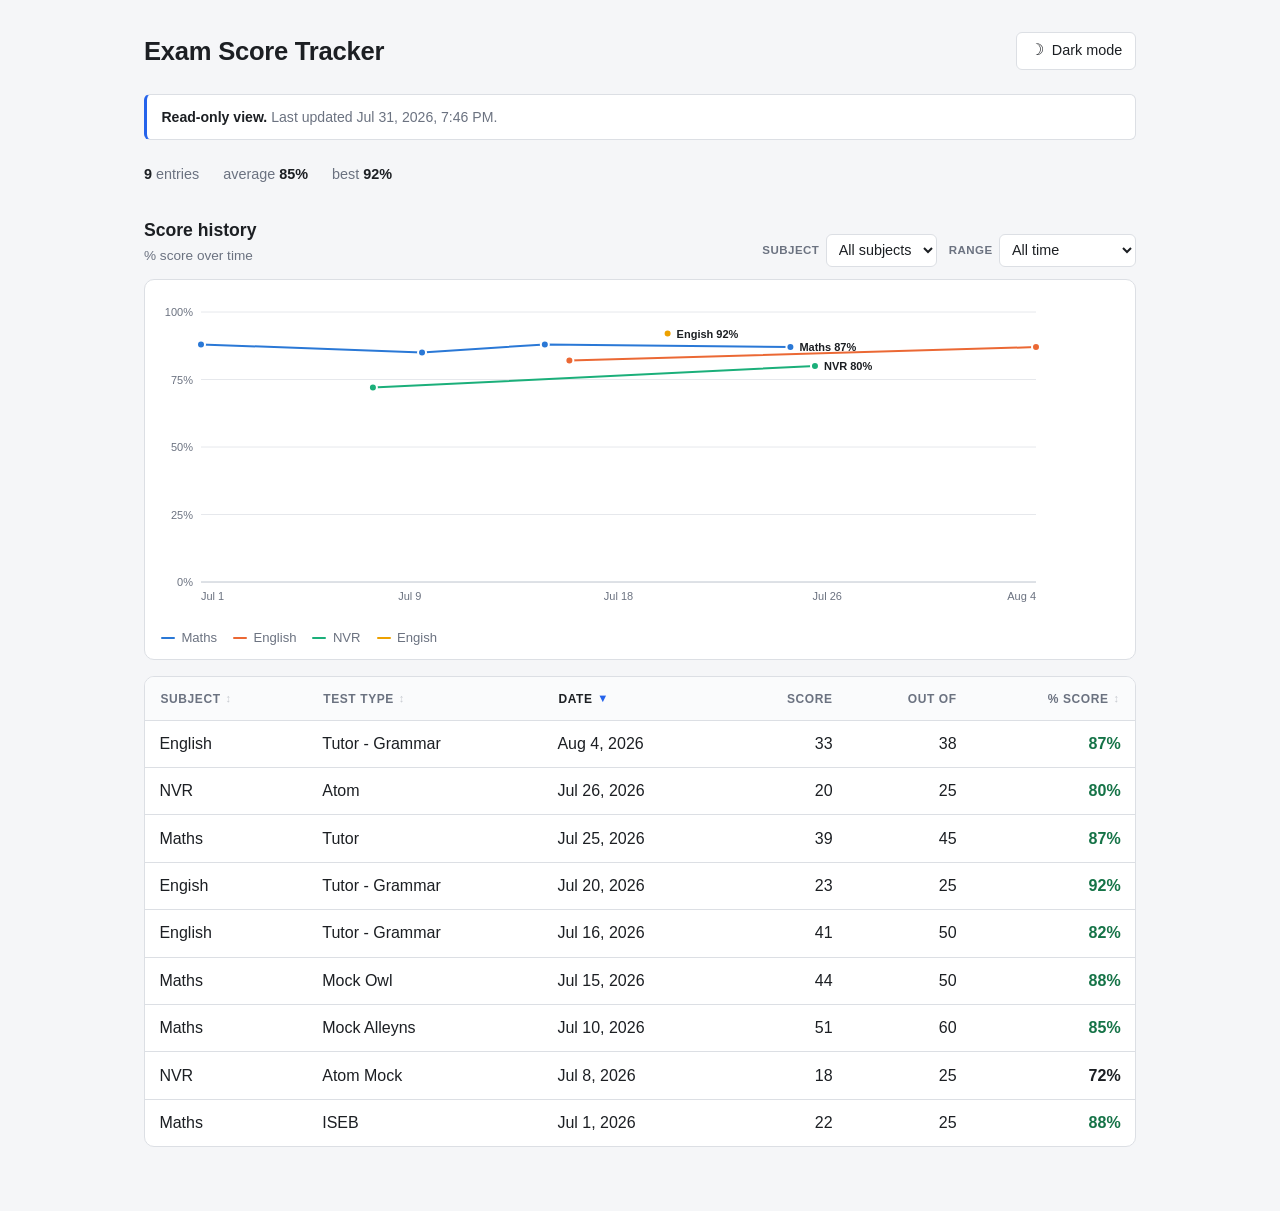
==== index.html @ d176f550 "Add files via upload" ====
<!DOCTYPE html>
<html lang="en">
<head>
  <meta charset="UTF-8">
  <meta name="viewport" content="width=device-width, initial-scale=1.0">
  <meta name="robots" content="noindex, nofollow">
  <title>Exam Score Tracker</title>
  <link rel="stylesheet" href="style.css">
  <script>
    // Applied before first paint so a dark-mode reload doesn't flash white.
    (function () {
      try {
        var stored = localStorage.getItem('exam-tracker.theme');
        if (stored === 'dark' || stored === 'light') {
          document.documentElement.dataset.theme = stored;
          return;
        }
      } catch (err) {}
      var prefersDark = window.matchMedia &&
        window.matchMedia('(prefers-color-scheme: dark)').matches;
      document.documentElement.dataset.theme = prefersDark ? 'dark' : 'light';
    })();
  </script>
</head>
<body>
  <main>
    <header class="page-head">
      <h1>Exam Score Tracker</h1>
      <div class="head-actions">
        <button type="button" id="publish" class="primary" hidden>Publish&hellip;</button>
        <button type="button" id="theme-toggle" class="theme-toggle" aria-pressed="false">
          <span class="theme-icon" aria-hidden="true"></span>
          <span id="theme-label">Dark mode</span>
        </button>
      </div>
    </header>

    <p id="notice" class="notice" hidden></p>

    <form id="entry-form" novalidate hidden>
      <div class="field">
        <label for="subject">Subject</label>
        <input type="text" id="subject" name="subject" placeholder="e.g. Chemistry"
               maxlength="60" autocomplete="off" list="subject-options" required>
        <datalist id="subject-options"></datalist>
      </div>

      <div class="field">
        <label for="test-type">Test type</label>
        <input type="text" id="test-type" name="testType" placeholder="e.g. Midterm"
               maxlength="40" autocomplete="off" list="test-type-options" required>
        <datalist id="test-type-options">
          <option value="Quiz"></option>
          <option value="Unit Test"></option>
          <option value="Midterm"></option>
          <option value="Final"></option>
          <option value="Assignment"></option>
          <option value="Practical"></option>
          <option value="Mock"></option>
        </datalist>
      </div>

      <div class="field">
        <label for="date">Date</label>
        <input type="date" id="date" name="date" required>
      </div>

      <div class="field field-narrow">
        <label for="score">Score</label>
        <input type="number" id="score" name="score" min="0" step="any"
               placeholder="e.g. 42" required>
      </div>

      <div class="field field-narrow">
        <label for="out-of">Out of</label>
        <input type="number" id="out-of" name="outOf" min="0" step="any"
               value="100" required>
      </div>

      <button type="submit" class="primary">Add entry</button>
    </form>

    <p id="form-error" class="error" role="alert" hidden></p>

    <section class="summary" id="summary" hidden>
      <span><strong id="stat-count">0</strong> entries</span>
      <span>average <strong id="stat-average">&mdash;</strong></span>
      <span>best <strong id="stat-best">&mdash;</strong></span>
    </section>

    <section class="chart-section" id="chart-section" hidden>
      <div class="chart-head">
        <div>
          <h2 id="chart-title">Score history</h2>
          <p class="chart-sub" id="chart-sub">% score over time</p>
        </div>
        <div class="filters">
          <div class="filter">
            <label for="chart-subject">Subject</label>
            <select id="chart-subject">
              <option value="">All subjects</option>
            </select>
          </div>
          <div class="filter">
            <label for="chart-range">Range</label>
            <select id="chart-range">
              <option value="all">All time</option>
              <option value="365">Last 12 months</option>
              <option value="90">Last 90 days</option>
            </select>
          </div>
        </div>
      </div>

      <div class="chart-card">
        <div class="chart-plot" id="chart-plot">
          <svg id="chart" role="img" tabindex="0"
               aria-label="Line chart of percent score over time"></svg>
          <div class="chart-tooltip" id="chart-tooltip" role="status" aria-live="polite" hidden></div>
        </div>
        <ul class="legend" id="chart-legend" hidden></ul>
        <p class="chart-note" id="chart-note" hidden></p>
      </div>
    </section>

    <div class="table-wrap">
      <table id="entries-table">
        <caption class="visually-hidden">
          Recorded exam scores. Use the column buttons to sort.
        </caption>
        <thead>
          <tr>
            <th scope="col" aria-sort="none">
              <button type="button" class="sort" data-column="subject">
                Subject<span class="indicator" aria-hidden="true"></span>
              </button>
            </th>
            <th scope="col" aria-sort="none">
              <button type="button" class="sort" data-column="testType">
                Test type<span class="indicator" aria-hidden="true"></span>
              </button>
            </th>
            <th scope="col" aria-sort="none">
              <button type="button" class="sort" data-column="date">
                Date<span class="indicator" aria-hidden="true"></span>
              </button>
            </th>
            <th scope="col" class="numeric">Score</th>
            <th scope="col" class="numeric">Out of</th>
            <th scope="col" class="numeric" aria-sort="none">
              <button type="button" class="sort numeric-sort" data-column="percent">
                % Score<span class="indicator" aria-hidden="true"></span>
              </button>
            </th>
            <th scope="col"><span class="visually-hidden">Actions</span></th>
          </tr>
        </thead>
        <tbody id="entries-body"></tbody>
      </table>
    </div>

    <p id="empty-state" class="empty">No entries yet. Add your first score above.</p>
  </main>

  <script src="script.js"></script>
</body>
</html>
---- style.css ----
/* Light theme (default) */
:root,
:root[data-theme="light"] {
  --bg: #f5f6f8;
  --surface: #ffffff;
  --surface-alt: #fafbfc;
  --row-hover: #f7f9fc;
  --border: #dcdfe4;
  --text: #1c1f23;
  --muted: #6b7280;
  --accent: #2563eb;
  --accent-hover: #1d4ed8;
  --accent-text: #ffffff;
  --danger: #b42318;
  --danger-hover: #8f1d13;
  --danger-text: #ffffff;
  --good: #157347;
  --warn: #b54708;

  /* Chart chrome */
  --grid: #e6e8ec;
  --axis: #c9ced6;

  /* Categorical series slots — fixed order, validated for CVD on this surface.
     Never cycle past slot 8; see the note in script.js. */
  --series-1: #2a78d6;
  --series-2: #eb6834;
  --series-3: #1baf7a;
  --series-4: #eda100;
  --series-5: #e87ba4;
  --series-6: #008300;
  --series-7: #4a3aa7;
  --series-8: #e34948;
}

:root[data-theme="dark"] {
  --bg: #14171c;
  --surface: #1b1f26;
  --surface-alt: #21262e;
  --row-hover: #232932;
  --border: #333b46;
  --text: #e6e9ee;
  --muted: #98a2b3;
  --accent: #4f8bf7;
  --accent-hover: #6c9ffa;
  --accent-text: #0d1117;
  --danger: #f5847a;
  --danger-hover: #e05a4e;
  --danger-text: #ffffff;
  --good: #56d09a;
  --warn: #f0b357;

  --grid: #2c313a;
  --axis: #3a4149;

  /* Same eight hues, re-stepped for the dark surface — not an automatic flip. */
  --series-1: #3987e5;
  --series-2: #d95926;
  --series-3: #199e70;
  --series-4: #c98500;
  --series-5: #d55181;
  --series-6: #008300;
  --series-7: #9085e9;
  --series-8: #e66767;
}

* {
  box-sizing: border-box;
}

body {
  margin: 0;
  padding: 2rem 1rem 4rem;
  background: var(--bg);
  color: var(--text);
  font: 16px/1.5 -apple-system, BlinkMacSystemFont, "Segoe UI", Roboto, Helvetica, Arial, sans-serif;
  transition: background-color 0.15s ease, color 0.15s ease;
}

main {
  max-width: 62rem;
  margin: 0 auto;
}

.page-head {
  display: flex;
  flex-wrap: wrap;
  gap: 1rem;
  align-items: center;
  justify-content: space-between;
  margin-bottom: 1.5rem;
}

h1 {
  margin: 0;
  font-size: 1.6rem;
  letter-spacing: -0.01em;
}

.head-actions {
  display: flex;
  gap: 0.6rem;
  align-items: center;
}

/* --- Mode notice --- */

.notice {
  margin: 0 0 1.25rem;
  padding: 0.7rem 0.9rem;
  font-size: 0.88rem;
  color: var(--muted);
  background: var(--surface);
  border: 1px solid var(--border);
  border-left: 3px solid var(--accent);
  border-radius: 6px;
}

.notice strong {
  color: var(--text);
}

.notice code {
  padding: 0.1rem 0.3rem;
  font-size: 0.85em;
  color: var(--text);
  background: var(--surface-alt);
  border: 1px solid var(--border);
  border-radius: 4px;
}

.notice ol {
  margin: 0.5rem 0 0;
  padding-left: 1.3rem;
}

/* --- Theme toggle --- */

.theme-toggle {
  display: inline-flex;
  align-items: center;
  gap: 0.5rem;
  padding: 0.45rem 0.8rem;
  font-size: 0.9rem;
  color: var(--text);
  background: var(--surface);
  border: 1px solid var(--border);
}

.theme-toggle:hover {
  border-color: var(--accent);
}

.theme-icon::before {
  content: "\263D"; /* moon — shown while in light mode */
  font-size: 1rem;
  line-height: 1;
}

:root[data-theme="dark"] .theme-icon::before {
  content: "\2600"; /* sun — shown while in dark mode */
}

/* --- Form --- */

form {
  display: flex;
  flex-wrap: wrap;
  gap: 1rem;
  align-items: flex-end;
  padding: 1.25rem;
  background: var(--surface);
  border: 1px solid var(--border);
  border-radius: 10px;
}

form[hidden] {
  display: none;
}

/* Read-only mode has no delete buttons, so drop the column entirely. */
body[data-mode="view"] thead th:last-child {
  display: none;
}

.field {
  display: flex;
  flex-direction: column;
  gap: 0.35rem;
  flex: 1 1 9rem;
}

.field-narrow {
  flex: 0 1 6.5rem;
}

label {
  font-size: 0.78rem;
  font-weight: 600;
  color: var(--muted);
  text-transform: uppercase;
  letter-spacing: 0.04em;
}

input {
  width: 100%;
  padding: 0.55rem 0.65rem;
  font-size: 1rem;
  font-family: inherit;
  color: var(--text);
  background: var(--surface);
  border: 1px solid var(--border);
  border-radius: 6px;
  color-scheme: light dark;
}

input:focus-visible,
button:focus-visible {
  outline: 2px solid var(--accent);
  outline-offset: 1px;
}

button {
  font: inherit;
  cursor: pointer;
  border-radius: 6px;
  border: 1px solid transparent;
}

.primary {
  flex: 0 0 auto;
  padding: 0.55rem 1.1rem;
  font-weight: 600;
  color: var(--accent-text);
  background: var(--accent);
}

.primary:hover {
  background: var(--accent-hover);
}

/* --- Messages --- */

.error {
  margin: 0.75rem 0 0;
  color: var(--danger);
  font-size: 0.9rem;
}

.empty {
  margin: 1.5rem 0 0;
  padding: 2rem 1rem;
  text-align: center;
  color: var(--muted);
  background: var(--surface);
  border: 1px dashed var(--border);
  border-radius: 10px;
}

.summary {
  display: flex;
  flex-wrap: wrap;
  gap: 1.5rem;
  margin-top: 1.5rem;
  font-size: 0.9rem;
  color: var(--muted);
}

.summary strong {
  color: var(--text);
  font-variant-numeric: tabular-nums;
}

/* --- Chart --- */

.chart-section {
  margin-top: 2rem;
}

.chart-section[hidden] {
  display: none;
}

.chart-head {
  display: flex;
  flex-wrap: wrap;
  gap: 1rem;
  align-items: flex-end;
  justify-content: space-between;
  margin-bottom: 0.75rem;
}

.chart-head h2 {
  margin: 0;
  font-size: 1.1rem;
}

.chart-sub {
  margin: 0.15rem 0 0;
  font-size: 0.85rem;
  color: var(--muted);
}

/* Filters live above the chart card, in one row. */
.filters {
  display: flex;
  flex-wrap: wrap;
  gap: 0.75rem;
}

.filter {
  display: flex;
  align-items: center;
  gap: 0.4rem;
}

.filter label {
  font-size: 0.72rem;
}

select {
  padding: 0.4rem 0.5rem;
  font: inherit;
  font-size: 0.9rem;
  color: var(--text);
  background: var(--surface);
  border: 1px solid var(--border);
  border-radius: 6px;
  color-scheme: light dark;
}

select:focus-visible {
  outline: 2px solid var(--accent);
  outline-offset: 1px;
}

.chart-card {
  padding: 1rem 1rem 0.75rem;
  background: var(--surface);
  border: 1px solid var(--border);
  border-radius: 10px;
}

.chart-plot {
  position: relative;
}

#chart {
  display: block;
  width: 100%;
  height: auto;
  overflow: visible;
}

#chart:focus-visible {
  outline: 2px solid var(--accent);
  outline-offset: 2px;
  border-radius: 4px;
}

/* Chart marks */
.grid-line {
  stroke: var(--grid);
  stroke-width: 1;
}

.axis-line {
  stroke: var(--axis);
  stroke-width: 1;
}

.axis-text {
  fill: var(--muted);
  font-size: 11px;
  font-variant-numeric: tabular-nums;
}

.series-line {
  fill: none;
  stroke-width: 2;
  stroke-linejoin: round;
  stroke-linecap: round;
}

.series-dot {
  stroke: var(--surface);
  stroke-width: 2;
}

.end-label {
  fill: var(--text);
  font-size: 11px;
  font-weight: 600;
  font-variant-numeric: tabular-nums;
}

.crosshair {
  stroke: var(--axis);
  stroke-width: 1;
}

.hover-dot {
  stroke: var(--surface);
  stroke-width: 2;
}

/* Tooltip */
.chart-tooltip {
  position: absolute;
  z-index: 2;
  min-width: 8rem;
  padding: 0.5rem 0.6rem;
  pointer-events: none;
  background: var(--surface);
  border: 1px solid var(--border);
  border-radius: 6px;
  box-shadow: 0 4px 14px rgba(0, 0, 0, 0.14);
}

.chart-tooltip[hidden] {
  display: none;
}

.tip-date {
  margin-bottom: 0.35rem;
  font-size: 0.75rem;
  color: var(--muted);
}

.tip-row {
  display: flex;
  align-items: baseline;
  gap: 0.4rem;
  font-size: 0.85rem;
  white-space: nowrap;
}

.tip-row + .tip-row {
  margin-top: 0.15rem;
}

/* Line key, not a filled box — a box is data-weight ink at this density. */
.tip-key {
  flex: 0 0 auto;
  width: 10px;
  height: 2px;
  border-radius: 1px;
}

.tip-value {
  font-weight: 600;
  font-variant-numeric: tabular-nums;
  color: var(--text);
}

.tip-name {
  color: var(--muted);
}

/* Legend */
.legend {
  display: flex;
  flex-wrap: wrap;
  gap: 0.35rem 1rem;
  margin: 0.75rem 0 0;
  padding: 0;
  list-style: none;
}

.legend[hidden] {
  display: none;
}

.legend li {
  display: flex;
  align-items: center;
  gap: 0.4rem;
  font-size: 0.82rem;
  color: var(--muted);
}

.legend .key {
  width: 14px;
  height: 2px;
  border-radius: 1px;
}

.chart-note {
  margin: 0.6rem 0 0.2rem;
  font-size: 0.8rem;
  color: var(--muted);
}

.chart-note[hidden] {
  display: none;
}

.chart-empty {
  padding: 2.5rem 1rem;
  text-align: center;
  color: var(--muted);
}

/* --- Table --- */

.table-wrap {
  margin-top: 1rem;
  overflow-x: auto;
  background: var(--surface);
  border: 1px solid var(--border);
  border-radius: 10px;
}

.table-wrap[hidden] {
  display: none;
}

table {
  width: 100%;
  border-collapse: collapse;
}

th,
td {
  padding: 0.7rem 0.9rem;
  text-align: left;
  white-space: nowrap;
  border-bottom: 1px solid var(--border);
}

thead th {
  padding: 0;
  font-size: 0.75rem;
  color: var(--muted);
  text-transform: uppercase;
  letter-spacing: 0.05em;
  background: var(--surface-alt);
}

thead th.numeric,
thead th:last-child {
  padding: 0.7rem 0.9rem;
}

thead th:has(.sort) {
  padding: 0;
}

tbody tr:last-child td {
  border-bottom: none;
}

tbody tr:hover {
  background: var(--row-hover);
}

.numeric {
  text-align: right;
  font-variant-numeric: tabular-nums;
}

td.percent {
  font-weight: 600;
}

td.percent.is-good {
  color: var(--good);
}

td.percent.is-warn {
  color: var(--warn);
}

.muted {
  color: var(--muted);
}

/* --- Sortable headers --- */

.sort {
  display: flex;
  align-items: center;
  gap: 0.3rem;
  width: 100%;
  padding: 0.7rem 0.9rem;
  font: inherit;
  font-size: 0.75rem;
  font-weight: 600;
  color: var(--muted);
  text-transform: uppercase;
  letter-spacing: 0.05em;
  background: transparent;
  border-radius: 0;
}

.sort.numeric-sort {
  justify-content: flex-end;
}

.sort:hover {
  color: var(--text);
  background: var(--row-hover);
}

.sort .indicator {
  font-size: 0.7rem;
  opacity: 0.35;
}

.sort[data-active="true"] {
  color: var(--text);
}

.sort[data-active="true"] .indicator {
  opacity: 1;
  color: var(--accent);
}

/* --- Delete --- */

td.actions {
  width: 1%;
  text-align: right;
}

.delete {
  padding: 0.3rem 0.6rem;
  font-size: 0.85rem;
  color: var(--danger);
  background: transparent;
  border-color: var(--border);
}

.delete:hover {
  color: var(--danger-text);
  background: var(--danger-hover);
  border-color: var(--danger-hover);
}

.visually-hidden {
  position: absolute;
  width: 1px;
  height: 1px;
  padding: 0;
  margin: -1px;
  overflow: hidden;
  clip: rect(0 0 0 0);
  white-space: nowrap;
  border: 0;
}
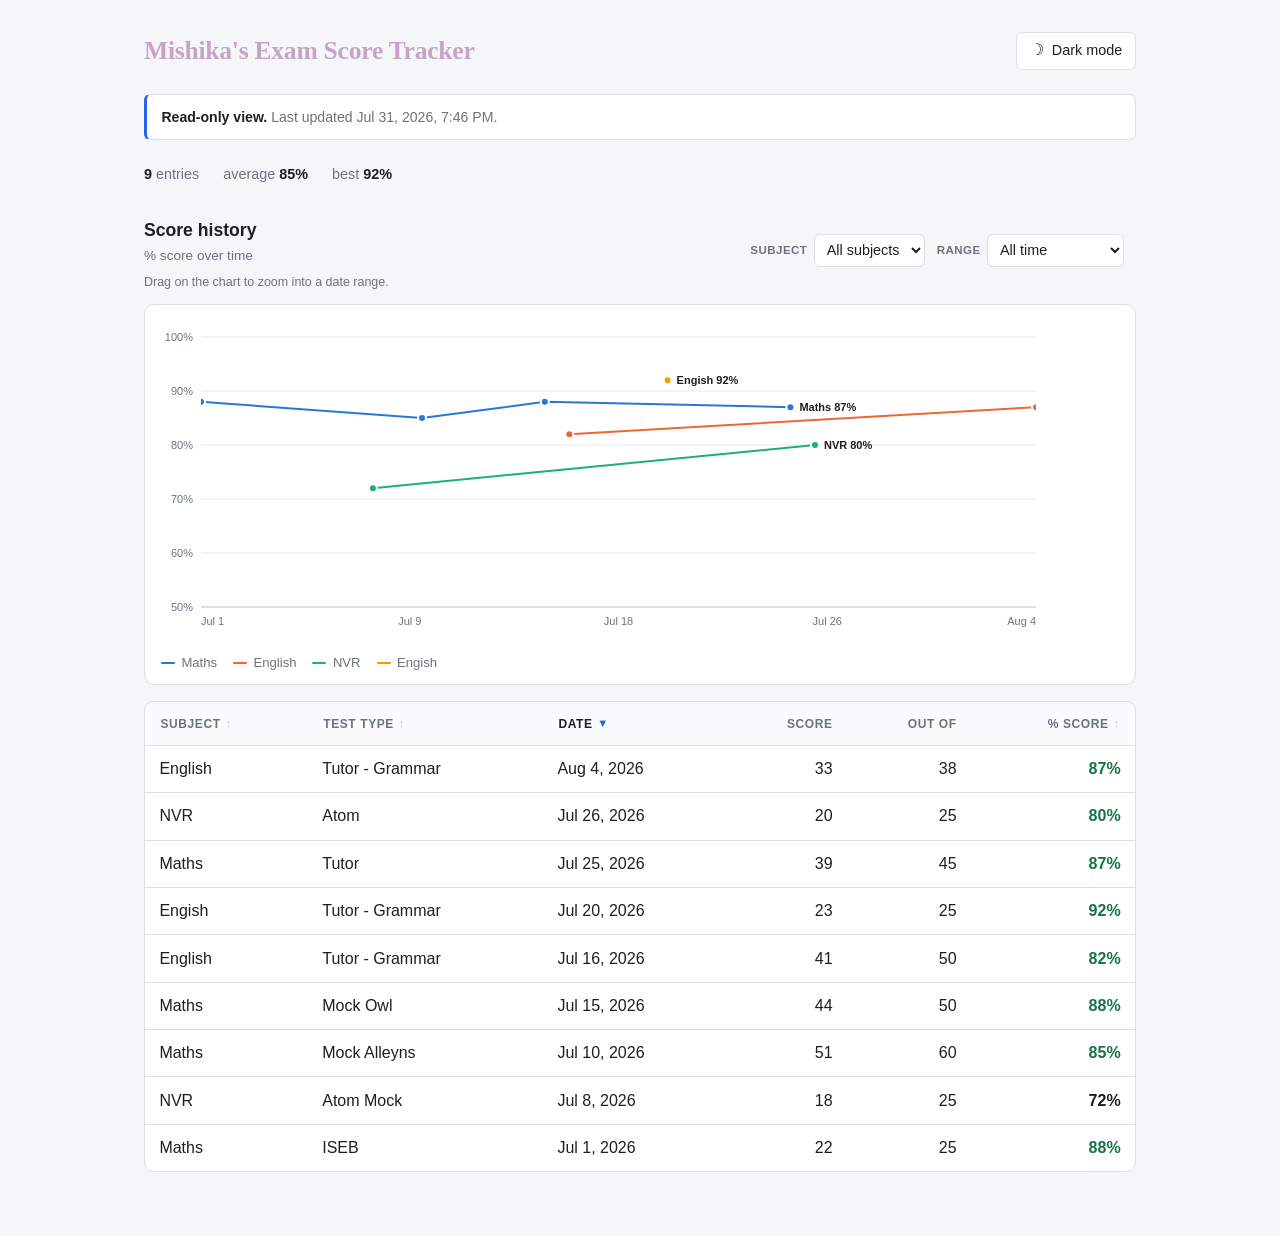
==== commit 225df79e: "Personalize header and add chart zoom with 50-100% y-axis" ====
--- a/index.html
+++ b/index.html
@@ -25,7 +25,7 @@
 <body>
   <main>
     <header class="page-head">
-      <h1>Exam Score Tracker</h1>
+      <h1>Mishika's Exam Score Tracker</h1>
       <div class="head-actions">
         <button type="button" id="publish" class="primary" hidden>Publish&hellip;</button>
         <button type="button" id="theme-toggle" class="theme-toggle" aria-pressed="false">
@@ -109,8 +109,13 @@
               <option value="90">Last 90 days</option>
             </select>
           </div>
+          <div class="filter">
+            <button type="button" id="chart-reset-zoom" class="reset-zoom" hidden>Reset zoom</button>
+          </div>
         </div>
       </div>
+
+      <p class="chart-hint">Drag on the chart to zoom into a date range.</p>
 
       <div class="chart-card">
         <div class="chart-plot" id="chart-plot">
--- a/style.css
+++ b/style.css
@@ -95,6 +95,8 @@
   margin: 0;
   font-size: 1.6rem;
   letter-spacing: -0.01em;
+  color: #c8a2c8;
+  font-family: Cambria, Georgia, "Times New Roman", serif;
 }
 
 .head-actions {
@@ -334,6 +336,24 @@
   outline-offset: 1px;
 }
 
+.reset-zoom {
+  padding: 0.4rem 0.7rem;
+  font-size: 0.82rem;
+  color: var(--text);
+  background: var(--surface);
+  border: 1px solid var(--border);
+}
+
+.reset-zoom:hover {
+  background: var(--row-hover);
+}
+
+.chart-hint {
+  margin: -0.35rem 0 0.75rem;
+  font-size: 0.78rem;
+  color: var(--muted);
+}
+
 .chart-card {
   padding: 1rem 1rem 0.75rem;
   background: var(--surface);
@@ -350,6 +370,14 @@
   width: 100%;
   height: auto;
   overflow: visible;
+}
+
+.zoom-brush {
+  fill: var(--accent);
+  fill-opacity: 0.15;
+  stroke: var(--accent);
+  stroke-width: 1;
+  stroke-dasharray: 3 2;
 }
 
 #chart:focus-visible {
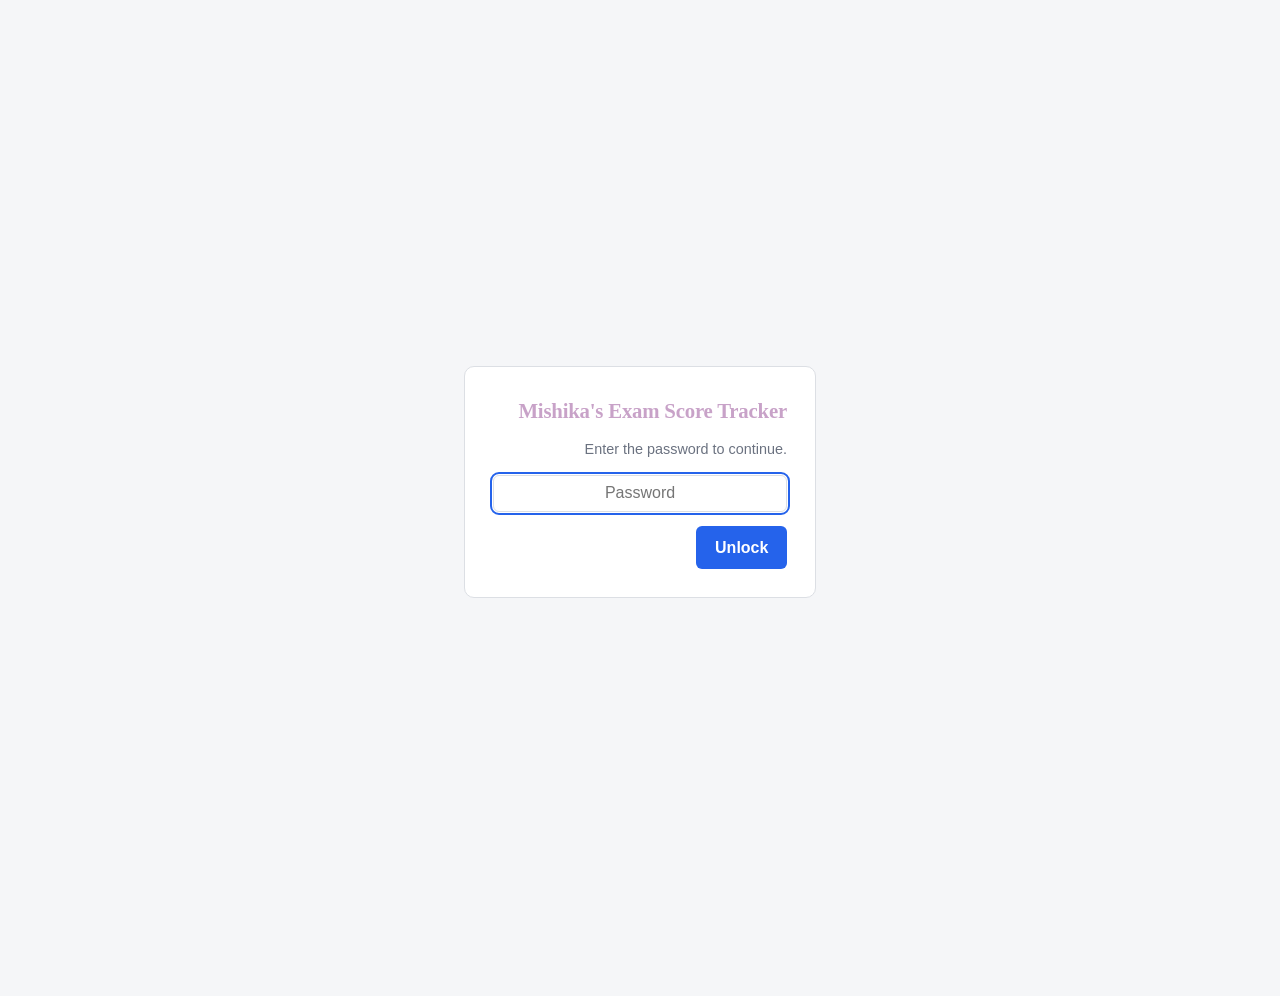
==== commit 0a3f8a6e: "Add row editing, CSV export, and a togglable password gate Also disallow crawling via robots.txt on " ====
--- a/index.html
+++ b/index.html
@@ -3,7 +3,7 @@
 <head>
   <meta charset="UTF-8">
   <meta name="viewport" content="width=device-width, initial-scale=1.0">
-  <meta name="robots" content="noindex, nofollow">
+  <meta name="robots" content="noindex, nofollow, noarchive">
   <title>Exam Score Tracker</title>
   <link rel="stylesheet" href="style.css">
   <script>
@@ -21,8 +21,41 @@
       document.documentElement.dataset.theme = prefersDark ? 'dark' : 'light';
     })();
   </script>
+  <script>
+    // Single source of truth for the access gate — flip "required" to false
+    // (and redeploy) to remove the password requirement entirely.
+    // The password itself is never stored here, only its SHA-256 hash.
+    window.__examTrackerGate = {
+      required: true,
+      hash: 'adf40e4366c6838f43cdf1bbd2ded885259943561e24e430f276c0497fb40cc8'
+    };
+    // Resolved synchronously (localStorage holds the hash, not the password)
+    // so a locked visitor never sees a flash of real content before paint.
+    (function () {
+      var g = window.__examTrackerGate;
+      var locked = g.required;
+      if (g.required) {
+        try {
+          locked = localStorage.getItem('exam-tracker.gate') !== g.hash;
+        } catch (err) {}
+      }
+      document.documentElement.dataset.locked = locked ? 'true' : 'false';
+    })();
+  </script>
 </head>
 <body>
+  <div id="access-gate" class="access-gate">
+    <form id="gate-form" class="gate-card">
+      <h1 class="gate-title">Mishika's Exam Score Tracker</h1>
+      <p class="gate-sub">Enter the password to continue.</p>
+      <label for="gate-password" class="visually-hidden">Password</label>
+      <input type="password" id="gate-password" autocomplete="current-password"
+             placeholder="Password" required>
+      <button type="submit" class="primary">Unlock</button>
+      <p id="gate-error" class="error" role="alert" hidden>Incorrect password.</p>
+    </form>
+  </div>
+
   <main>
     <header class="page-head">
       <h1>Mishika's Exam Score Tracker</h1>
@@ -77,7 +110,10 @@
                value="100" required>
       </div>
 
-      <button type="submit" class="primary">Add entry</button>
+      <div class="form-actions">
+        <button type="submit" class="primary" id="form-submit">Add entry</button>
+        <button type="button" id="form-cancel" class="secondary" hidden>Cancel</button>
+      </div>
     </form>
 
     <p id="form-error" class="error" role="alert" hidden></p>
@@ -128,6 +164,10 @@
       </div>
     </section>
 
+    <div class="table-toolbar" id="table-toolbar" hidden>
+      <button type="button" id="export-csv" class="secondary">Export CSV</button>
+    </div>
+
     <div class="table-wrap">
       <table id="entries-table">
         <caption class="visually-hidden">
--- a/style.css
+++ b/style.css
@@ -105,6 +105,59 @@
   align-items: center;
 }
 
+/* --- Access gate --- */
+
+.access-gate {
+  display: none;
+  min-height: 100vh;
+  align-items: center;
+  justify-content: center;
+  padding: 2rem 1rem;
+}
+
+:root[data-locked="true"] .access-gate {
+  display: flex;
+}
+
+:root[data-locked="true"] main {
+  display: none;
+}
+
+.gate-card {
+  width: 100%;
+  max-width: 22rem;
+  display: flex;
+  flex-direction: column;
+  gap: 0.85rem;
+  padding: 1.75rem;
+  background: var(--surface);
+  border: 1px solid var(--border);
+  border-radius: 10px;
+  text-align: center;
+}
+
+.gate-title {
+  margin: 0;
+  font-size: 1.3rem;
+  letter-spacing: -0.01em;
+  color: #c8a2c8;
+  font-family: Cambria, Georgia, "Times New Roman", serif;
+}
+
+.gate-sub {
+  margin: 0;
+  font-size: 0.9rem;
+  color: var(--muted);
+}
+
+.gate-card input {
+  text-align: center;
+}
+
+.gate-card .error {
+  margin: 0;
+}
+
 /* --- Mode notice --- */
 
 .notice {
@@ -180,6 +233,15 @@
   display: none;
 }
 
+.form-actions {
+  display: flex;
+  gap: 0.5rem;
+}
+
+.form-actions [hidden] {
+  display: none;
+}
+
 /* Read-only mode has no delete buttons, so drop the column entirely. */
 body[data-mode="view"] thead th:last-child {
   display: none;
@@ -239,6 +301,19 @@
 
 .primary:hover {
   background: var(--accent-hover);
+}
+
+.secondary {
+  flex: 0 0 auto;
+  padding: 0.55rem 1.1rem;
+  font-weight: 600;
+  color: var(--text);
+  background: var(--surface);
+  border-color: var(--border);
+}
+
+.secondary:hover {
+  background: var(--row-hover);
 }
 
 /* --- Messages --- */
@@ -582,6 +657,11 @@
   background: var(--row-hover);
 }
 
+tbody tr.editing-row,
+tbody tr.editing-row:hover {
+  background: color-mix(in srgb, var(--accent) 12%, var(--surface));
+}
+
 .numeric {
   text-align: right;
   font-variant-numeric: tabular-nums;
@@ -644,25 +724,53 @@
   color: var(--accent);
 }
 
-/* --- Delete --- */
+/* --- Row actions --- */
 
 td.actions {
   width: 1%;
   text-align: right;
-}
-
+  white-space: nowrap;
+}
+
+.edit,
 .delete {
   padding: 0.3rem 0.6rem;
   font-size: 0.85rem;
-  color: var(--danger);
   background: transparent;
   border-color: var(--border);
+}
+
+.edit {
+  color: var(--accent);
+  margin-right: 0.4rem;
+}
+
+.edit:hover {
+  color: var(--accent-text);
+  background: var(--accent-hover);
+  border-color: var(--accent-hover);
+}
+
+.delete {
+  color: var(--danger);
 }
 
 .delete:hover {
   color: var(--danger-text);
   background: var(--danger-hover);
   border-color: var(--danger-hover);
+}
+
+/* --- Table toolbar --- */
+
+.table-toolbar {
+  display: flex;
+  justify-content: flex-end;
+  margin-top: 1.5rem;
+}
+
+.table-toolbar[hidden] {
+  display: none;
 }
 
 .visually-hidden {
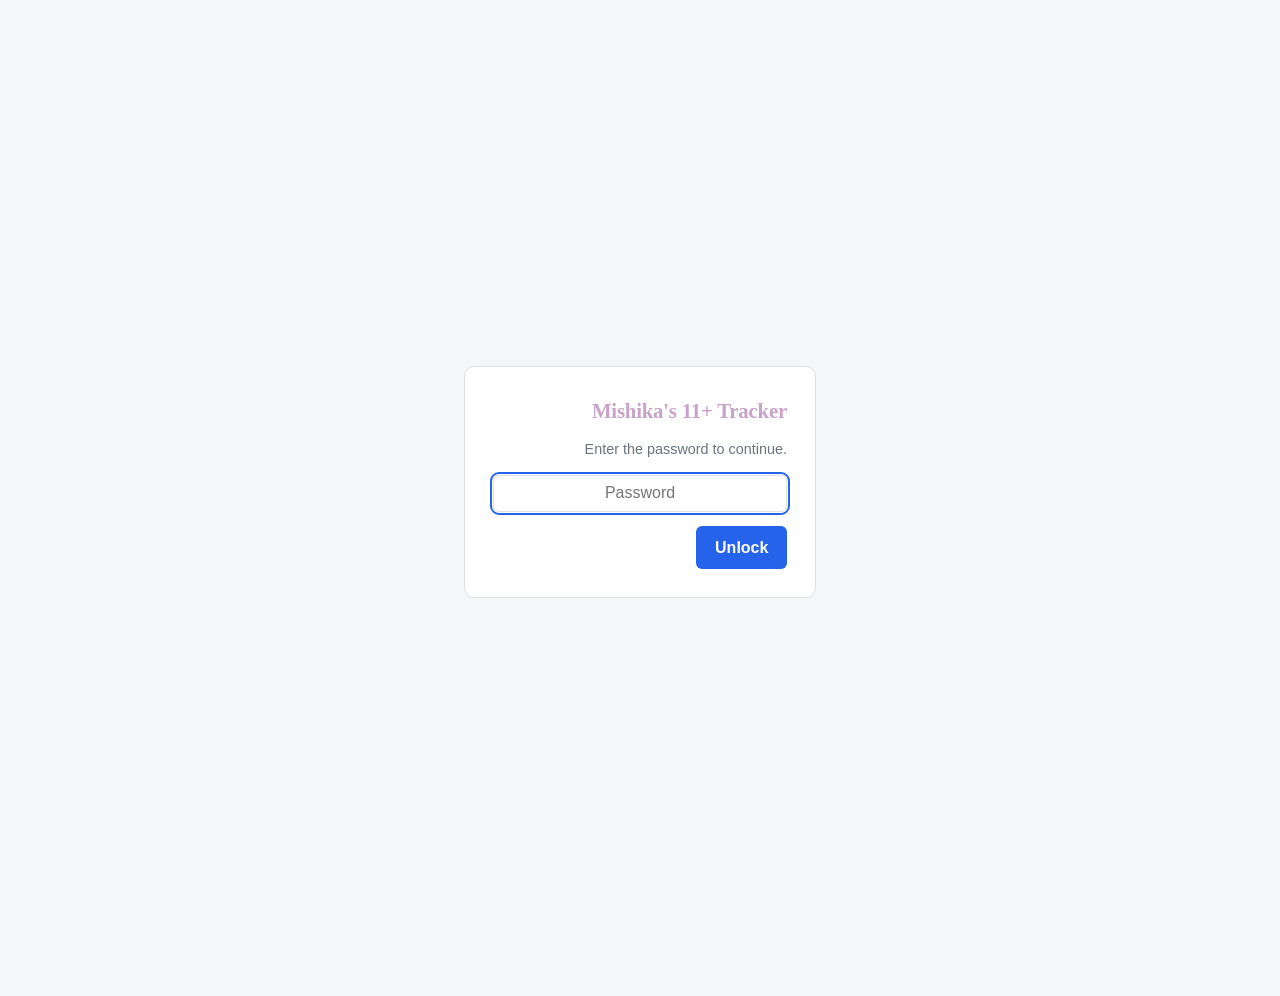
==== commit 87d2f6ed: "Rework dashboard: quick links to top, sticky-note To Do, color-coded schools - Move the Schools/Scor" ====
--- a/index.html
+++ b/index.html
@@ -4,49 +4,14 @@
   <meta charset="UTF-8">
   <meta name="viewport" content="width=device-width, initial-scale=1.0">
   <meta name="robots" content="noindex, nofollow, noarchive">
-  <title>Exam Score Tracker</title>
+  <title>Mishika's 11+ Tracker</title>
+  <script src="gate-init.js"></script>
   <link rel="stylesheet" href="style.css">
-  <script>
-    // Applied before first paint so a dark-mode reload doesn't flash white.
-    (function () {
-      try {
-        var stored = localStorage.getItem('exam-tracker.theme');
-        if (stored === 'dark' || stored === 'light') {
-          document.documentElement.dataset.theme = stored;
-          return;
-        }
-      } catch (err) {}
-      var prefersDark = window.matchMedia &&
-        window.matchMedia('(prefers-color-scheme: dark)').matches;
-      document.documentElement.dataset.theme = prefersDark ? 'dark' : 'light';
-    })();
-  </script>
-  <script>
-    // Single source of truth for the access gate — flip "required" to false
-    // (and redeploy) to remove the password requirement entirely.
-    // The password itself is never stored here, only its SHA-256 hash.
-    window.__examTrackerGate = {
-      required: true,
-      hash: 'adf40e4366c6838f43cdf1bbd2ded885259943561e24e430f276c0497fb40cc8'
-    };
-    // Resolved synchronously (localStorage holds the hash, not the password)
-    // so a locked visitor never sees a flash of real content before paint.
-    (function () {
-      var g = window.__examTrackerGate;
-      var locked = g.required;
-      if (g.required) {
-        try {
-          locked = localStorage.getItem('exam-tracker.gate') !== g.hash;
-        } catch (err) {}
-      }
-      document.documentElement.dataset.locked = locked ? 'true' : 'false';
-    })();
-  </script>
 </head>
 <body>
   <div id="access-gate" class="access-gate">
     <form id="gate-form" class="gate-card">
-      <h1 class="gate-title">Mishika's Exam Score Tracker</h1>
+      <h1 class="gate-title">Mishika's 11+ Tracker</h1>
       <p class="gate-sub">Enter the password to continue.</p>
       <label for="gate-password" class="visually-hidden">Password</label>
       <input type="password" id="gate-password" autocomplete="current-password"
@@ -57,10 +22,16 @@
   </div>
 
   <main>
+    <nav class="site-nav" aria-label="Site">
+      <a href="index.html" aria-current="page">Dashboard</a>
+      <a href="schools.html">Schools</a>
+      <a href="scores.html">Scores</a>
+    </nav>
+
     <header class="page-head">
-      <h1>Mishika's Exam Score Tracker</h1>
+      <h1>Mishika's 11+ Tracker</h1>
       <div class="head-actions">
-        <button type="button" id="publish" class="primary" hidden>Publish&hellip;</button>
+        <button type="button" id="publish" class="primary" hidden>Publish To Do&hellip;</button>
         <button type="button" id="theme-toggle" class="theme-toggle" aria-pressed="false">
           <span class="theme-icon" aria-hidden="true"></span>
           <span id="theme-label">Dark mode</span>
@@ -70,143 +41,52 @@
 
     <p id="notice" class="notice" hidden></p>
 
-    <form id="entry-form" novalidate hidden>
-      <div class="field">
-        <label for="subject">Subject</label>
-        <input type="text" id="subject" name="subject" placeholder="e.g. Chemistry"
-               maxlength="60" autocomplete="off" list="subject-options" required>
-        <datalist id="subject-options"></datalist>
-      </div>
-
-      <div class="field">
-        <label for="test-type">Test type</label>
-        <input type="text" id="test-type" name="testType" placeholder="e.g. Midterm"
-               maxlength="40" autocomplete="off" list="test-type-options" required>
-        <datalist id="test-type-options">
-          <option value="Quiz"></option>
-          <option value="Unit Test"></option>
-          <option value="Midterm"></option>
-          <option value="Final"></option>
-          <option value="Assignment"></option>
-          <option value="Practical"></option>
-          <option value="Mock"></option>
-        </datalist>
-      </div>
-
-      <div class="field">
-        <label for="date">Date</label>
-        <input type="date" id="date" name="date" required>
-      </div>
-
-      <div class="field field-narrow">
-        <label for="score">Score</label>
-        <input type="number" id="score" name="score" min="0" step="any"
-               placeholder="e.g. 42" required>
-      </div>
-
-      <div class="field field-narrow">
-        <label for="out-of">Out of</label>
-        <input type="number" id="out-of" name="outOf" min="0" step="any"
-               value="100" required>
-      </div>
-
-      <div class="form-actions">
-        <button type="submit" class="primary" id="form-submit">Add entry</button>
-        <button type="button" id="form-cancel" class="secondary" hidden>Cancel</button>
-      </div>
-    </form>
-
-    <p id="form-error" class="error" role="alert" hidden></p>
-
-    <section class="summary" id="summary" hidden>
-      <span><strong id="stat-count">0</strong> entries</span>
-      <span>average <strong id="stat-average">&mdash;</strong></span>
-      <span>best <strong id="stat-best">&mdash;</strong></span>
+    <section class="quick-links">
+      <a class="quick-link" href="schools.html">
+        <strong>Schools</strong>
+        <span>Registration, exam format and key dates for each school</span>
+      </a>
+      <a class="quick-link" href="scores.html">
+        <strong>Scores</strong>
+        <span>Mock test score history and charts</span>
+      </a>
     </section>
 
-    <section class="chart-section" id="chart-section" hidden>
-      <div class="chart-head">
-        <div>
-          <h2 id="chart-title">Score history</h2>
-          <p class="chart-sub" id="chart-sub">% score over time</p>
-        </div>
-        <div class="filters">
-          <div class="filter">
-            <label for="chart-subject">Subject</label>
-            <select id="chart-subject">
-              <option value="">All subjects</option>
-            </select>
-          </div>
-          <div class="filter">
-            <label for="chart-range">Range</label>
-            <select id="chart-range">
-              <option value="all">All time</option>
-              <option value="365">Last 12 months</option>
-              <option value="90">Last 90 days</option>
-            </select>
-          </div>
-          <div class="filter">
-            <button type="button" id="chart-reset-zoom" class="reset-zoom" hidden>Reset zoom</button>
-          </div>
+    <section class="todo-section">
+      <div class="todo-head">
+        <h2 class="section-heading">To Do</h2>
+        <div class="todo-toolbar edit-only" id="todo-toolbar" hidden>
+          <button type="button" class="todo-btn" data-command="bold" title="Bold"><b>B</b></button>
+          <button type="button" class="todo-btn" data-command="underline" title="Underline"><u>U</u></button>
+          <button type="button" class="todo-btn" data-command="insertUnorderedList" title="Bullet list">&#8226; List</button>
+          <select class="todo-font" id="todo-font" title="Font">
+            <option value="">Font</option>
+            <option value="Georgia, serif">Georgia</option>
+            <option value="'Trebuchet MS', sans-serif">Trebuchet</option>
+            <option value="'Courier New', monospace">Courier</option>
+            <option value="'Comic Sans MS', cursive">Comic Sans</option>
+          </select>
         </div>
       </div>
-
-      <p class="chart-hint">Drag on the chart to zoom into a date range.</p>
-
-      <div class="chart-card">
-        <div class="chart-plot" id="chart-plot">
-          <svg id="chart" role="img" tabindex="0"
-               aria-label="Line chart of percent score over time"></svg>
-          <div class="chart-tooltip" id="chart-tooltip" role="status" aria-live="polite" hidden></div>
-        </div>
-        <ul class="legend" id="chart-legend" hidden></ul>
-        <p class="chart-note" id="chart-note" hidden></p>
+      <p id="todo-hint" class="todo-hint notice edit-only" hidden></p>
+      <div id="todo-note" class="todo-note">
+        <div id="todo-content" class="todo-content" spellcheck="false"></div>
       </div>
     </section>
 
-    <div class="table-toolbar" id="table-toolbar" hidden>
-      <button type="button" id="export-csv" class="secondary">Export CSV</button>
-    </div>
+    <section>
+      <h2 class="section-heading">Upcoming</h2>
+      <div id="upcoming-list"></div>
+    </section>
 
-    <div class="table-wrap">
-      <table id="entries-table">
-        <caption class="visually-hidden">
-          Recorded exam scores. Use the column buttons to sort.
-        </caption>
-        <thead>
-          <tr>
-            <th scope="col" aria-sort="none">
-              <button type="button" class="sort" data-column="subject">
-                Subject<span class="indicator" aria-hidden="true"></span>
-              </button>
-            </th>
-            <th scope="col" aria-sort="none">
-              <button type="button" class="sort" data-column="testType">
-                Test type<span class="indicator" aria-hidden="true"></span>
-              </button>
-            </th>
-            <th scope="col" aria-sort="none">
-              <button type="button" class="sort" data-column="date">
-                Date<span class="indicator" aria-hidden="true"></span>
-              </button>
-            </th>
-            <th scope="col" class="numeric">Score</th>
-            <th scope="col" class="numeric">Out of</th>
-            <th scope="col" class="numeric" aria-sort="none">
-              <button type="button" class="sort numeric-sort" data-column="percent">
-                % Score<span class="indicator" aria-hidden="true"></span>
-              </button>
-            </th>
-            <th scope="col"><span class="visually-hidden">Actions</span></th>
-          </tr>
-        </thead>
-        <tbody id="entries-body"></tbody>
-      </table>
-    </div>
-
-    <p id="empty-state" class="empty">No entries yet. Add your first score above.</p>
+    <section id="undated-section" hidden>
+      <h2 class="section-heading">Not yet dated</h2>
+      <p class="section-sub">These schools have key dates still to add.</p>
+      <div id="undated-list"></div>
+    </section>
   </main>
 
-  <script src="script.js"></script>
+  <script src="common.js"></script>
+  <script src="dashboard.js"></script>
 </body>
 </html>
--- a/style.css
+++ b/style.css
@@ -784,3 +784,429 @@
   white-space: nowrap;
   border: 0;
 }
+
+/* --- Site nav --- */
+
+.site-nav {
+  display: flex;
+  gap: 1.25rem;
+  margin-bottom: 1.25rem;
+  font-size: 0.9rem;
+  font-weight: 600;
+}
+
+.site-nav a {
+  color: var(--muted);
+  text-decoration: none;
+  padding-bottom: 0.2rem;
+  border-bottom: 2px solid transparent;
+}
+
+.site-nav a:hover {
+  color: var(--text);
+}
+
+.site-nav a[aria-current="page"] {
+  color: var(--text);
+  border-bottom-color: var(--accent);
+}
+
+/* --- Edit / view toggle --- */
+/* Same element tree in both modes; only visibility differs, driven by
+   body[data-mode] (set once by each page's script based on the #edit gate). */
+
+.edit-only {
+  display: none;
+}
+
+body[data-mode="edit"] .edit-only {
+  display: revert;
+}
+
+.view-only {
+  display: revert;
+}
+
+body[data-mode="edit"] .view-only {
+  display: none;
+}
+
+/* --- School cards --- */
+
+.school-card {
+  margin-bottom: 1.5rem;
+  padding: 1.25rem;
+  background: var(--surface);
+  border: 1px solid var(--border);
+  border-left: 4px solid var(--school-color, var(--border));
+  border-radius: 10px;
+}
+
+.school-card-head {
+  display: flex;
+  flex-wrap: wrap;
+  gap: 0.75rem;
+  align-items: center;
+  justify-content: space-between;
+  margin-bottom: 1rem;
+}
+
+.school-card-head h2 {
+  margin: 0;
+  font-size: 1.25rem;
+  color: var(--text);
+  font-family: Cambria, Georgia, "Times New Roman", serif;
+}
+
+.school-name-input {
+  flex: 1 1 16rem;
+  font-size: 1.1rem;
+  font-weight: 600;
+}
+
+.school-meta {
+  display: grid;
+  grid-template-columns: repeat(auto-fit, minmax(10rem, 1fr));
+  gap: 1rem;
+  margin-bottom: 1rem;
+}
+
+.field-full {
+  flex-basis: 100%;
+  margin-bottom: 1rem;
+}
+
+.field-value {
+  margin: 0;
+  padding: 0.1rem 0;
+  min-height: 1.4rem;
+}
+
+.notes-text {
+  white-space: pre-line;
+}
+
+textarea {
+  width: 100%;
+  padding: 0.55rem 0.65rem;
+  font: inherit;
+  color: var(--text);
+  background: var(--surface);
+  border: 1px solid var(--border);
+  border-radius: 6px;
+  resize: vertical;
+}
+
+.stage-heading {
+  margin: 0 0 0.75rem;
+  font-size: 0.95rem;
+  color: var(--muted);
+  text-transform: uppercase;
+  letter-spacing: 0.04em;
+}
+
+.stage-list {
+  list-style: none;
+  margin: 0;
+  padding: 0;
+  display: flex;
+  flex-direction: column;
+  gap: 0.75rem;
+}
+
+.stage-row {
+  padding: 0.9rem;
+  background: var(--surface-alt);
+  border: 1px solid var(--border);
+  border-radius: 8px;
+}
+
+.stage-fields {
+  display: flex;
+  flex-wrap: wrap;
+  gap: 1rem;
+  margin-bottom: 0.5rem;
+}
+
+.stage-empty {
+  margin: 0 0 1rem;
+  padding: 1rem;
+}
+
+.hint {
+  text-transform: none;
+  font-weight: 400;
+  letter-spacing: normal;
+}
+
+/* --- Label editor --- */
+
+.label-editor {
+  margin-bottom: 1.5rem;
+  padding: 1.25rem;
+  background: var(--surface-alt);
+  border: 1px dashed var(--border);
+  border-radius: 10px;
+}
+
+.label-editor .section-heading {
+  margin-top: 0;
+}
+
+/* --- Collapsible school sections --- */
+
+.school-details summary {
+  display: flex;
+  align-items: center;
+  gap: 0.4rem;
+  padding: 0.4rem 0 0.75rem;
+  font-size: 0.85rem;
+  font-weight: 700;
+  color: var(--muted);
+  cursor: pointer;
+  list-style: none;
+  text-transform: uppercase;
+  letter-spacing: 0.04em;
+}
+
+.school-details summary::-webkit-details-marker {
+  display: none;
+}
+
+.school-details summary::before {
+  content: "\25B8";
+  display: inline-block;
+  font-size: 0.9rem;
+  transition: transform 0.15s ease;
+}
+
+.school-details[open] summary::before {
+  transform: rotate(90deg);
+}
+
+.school-details summary:hover {
+  color: var(--text);
+}
+
+.school-details summary .muted {
+  text-transform: none;
+  font-weight: 400;
+  letter-spacing: normal;
+}
+
+/* --- Dashboard --- */
+
+.section-heading {
+  margin: 2rem 0 0.25rem;
+  font-size: 1.1rem;
+  color: var(--text);
+  font-family: Cambria, Georgia, "Times New Roman", serif;
+}
+
+section:first-of-type .section-heading {
+  margin-top: 0;
+}
+
+.section-sub {
+  margin: 0 0 0.75rem;
+  font-size: 0.85rem;
+  color: var(--muted);
+}
+
+.upcoming-item {
+  display: flex;
+  flex-wrap: wrap;
+  gap: 0.75rem 1.5rem;
+  align-items: center;
+  justify-content: space-between;
+  margin-bottom: 0.6rem;
+  padding: 0.85rem 1rem;
+  background: var(--surface);
+  border: 1px solid var(--border);
+  border-radius: 8px;
+  text-decoration: none;
+  color: inherit;
+}
+
+.upcoming-item:hover {
+  border-color: var(--accent);
+}
+
+.upcoming-when {
+  display: flex;
+  flex-direction: column;
+  align-items: flex-start;
+  flex: 0 0 6.5rem;
+  text-align: left;
+}
+
+.days-until {
+  font-weight: 700;
+  color: var(--accent);
+}
+
+.upcoming-date {
+  font-size: 0.8rem;
+  color: var(--muted);
+}
+
+.upcoming-what {
+  display: flex;
+  flex-wrap: wrap;
+  gap: 0.6rem;
+  align-items: center;
+}
+
+.upcoming-label {
+  font-weight: 600;
+}
+
+.badge {
+  display: inline-flex;
+  align-items: center;
+  gap: 0.4rem;
+  padding: 0.15rem 0.7rem 0.15rem 0.55rem;
+  font-size: 0.78rem;
+  font-weight: 700;
+  color: var(--text);
+  background: var(--surface-alt);
+  border: 1px solid var(--border);
+  border-radius: 999px;
+  white-space: nowrap;
+}
+
+.badge-dot {
+  width: 8px;
+  height: 8px;
+  flex: 0 0 auto;
+  border-radius: 50%;
+}
+
+.quick-links {
+  display: grid;
+  grid-template-columns: repeat(auto-fit, minmax(14rem, 1fr));
+  gap: 1rem;
+  margin-bottom: 2rem;
+}
+
+.quick-link {
+  display: flex;
+  flex-direction: column;
+  gap: 0.3rem;
+  padding: 1.25rem;
+  background: var(--surface);
+  border: 1px solid var(--border);
+  border-radius: 10px;
+  text-decoration: none;
+  color: var(--text);
+}
+
+.quick-link:hover {
+  border-color: var(--accent);
+}
+
+.quick-link strong {
+  font-family: Cambria, Georgia, "Times New Roman", serif;
+  font-size: 1.05rem;
+}
+
+.quick-link span {
+  font-size: 0.85rem;
+  color: var(--muted);
+}
+
+/* --- To Do sticky note --- */
+
+.todo-section {
+  margin-bottom: 2rem;
+}
+
+.todo-head {
+  display: flex;
+  flex-wrap: wrap;
+  align-items: center;
+  justify-content: space-between;
+  gap: 0.75rem;
+  margin-bottom: 0.5rem;
+}
+
+.todo-head .section-heading {
+  margin: 0;
+}
+
+.todo-toolbar {
+  display: flex;
+  gap: 0.4rem;
+  align-items: center;
+}
+
+.todo-btn {
+  padding: 0.3rem 0.65rem;
+  font-size: 0.85rem;
+  color: var(--text);
+  background: var(--surface);
+  border: 1px solid var(--border);
+}
+
+.todo-btn:hover {
+  border-color: var(--accent);
+}
+
+.todo-font {
+  padding: 0.3rem 0.5rem;
+  font-size: 0.85rem;
+  font-family: inherit;
+  color: var(--text);
+  background: var(--surface);
+  border: 1px solid var(--border);
+  border-radius: 6px;
+}
+
+.todo-hint {
+  margin-bottom: 0.75rem;
+}
+
+.todo-note {
+  padding: 1.25rem 1.5rem;
+  background: #fff3b0;
+  border-radius: 6px;
+  box-shadow: 0 6px 16px rgba(0, 0, 0, 0.15);
+  transform: rotate(-0.5deg);
+  transition: transform 0.15s ease;
+}
+
+.todo-note:hover {
+  transform: rotate(0deg);
+}
+
+:root[data-theme="dark"] .todo-note {
+  background: #4a3f1a;
+  box-shadow: 0 6px 16px rgba(0, 0, 0, 0.4);
+}
+
+.todo-content {
+  min-height: 4rem;
+  font-size: 0.95rem;
+  line-height: 1.5;
+  color: #46390f;
+  outline: none;
+}
+
+:root[data-theme="dark"] .todo-content {
+  color: #f5e6b0;
+}
+
+.todo-content ul,
+.todo-content ol {
+  margin: 0.4rem 0;
+  padding-left: 1.4rem;
+}
+
+.todo-content[contenteditable="true"]:empty::before {
+  content: "Click here to start typing your to-do list\2026";
+  color: rgba(0, 0, 0, 0.4);
+}
+
+:root[data-theme="dark"] .todo-content[contenteditable="true"]:empty::before {
+  color: rgba(255, 255, 255, 0.45);
+}
